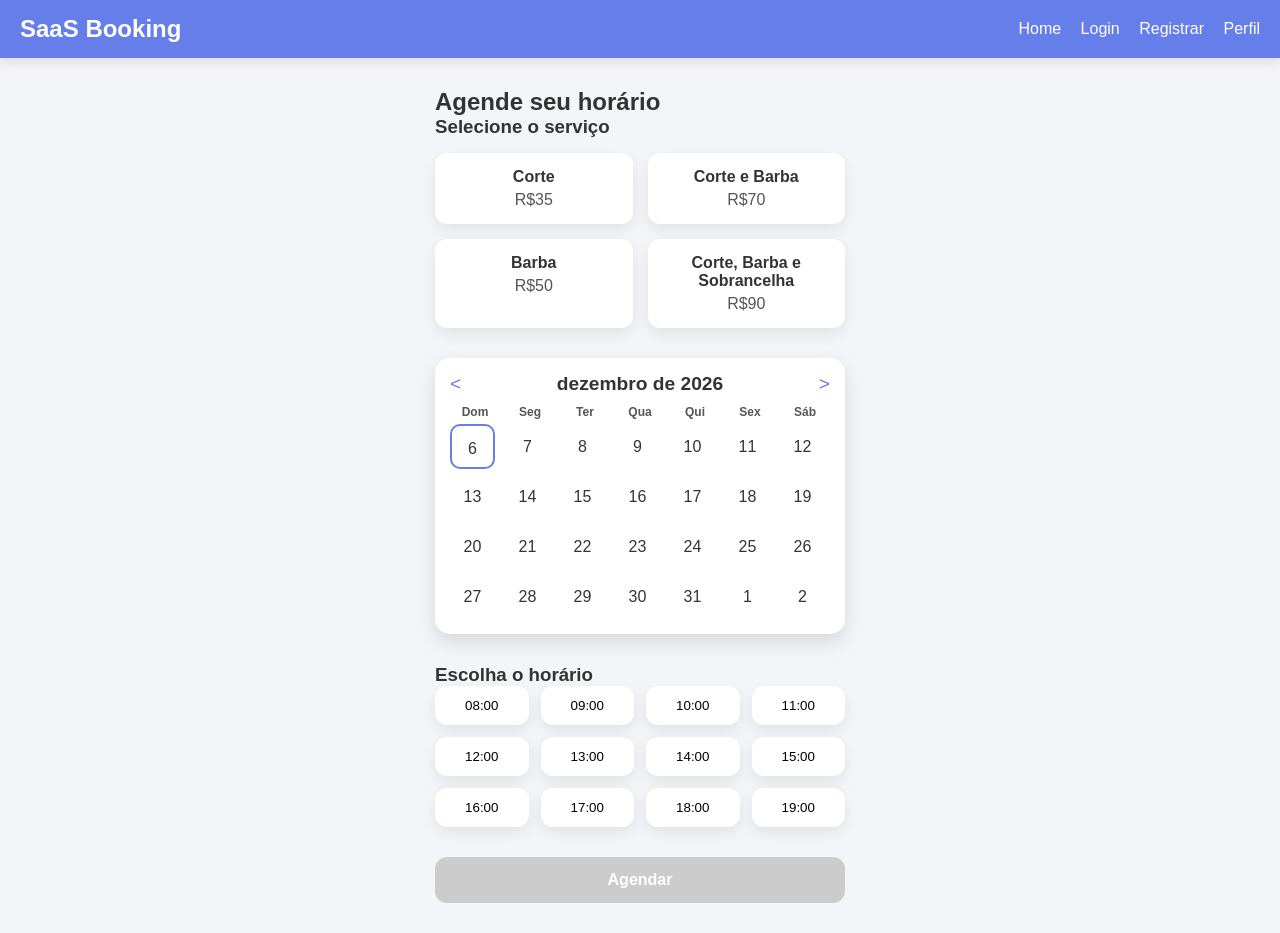
==== pages/index.html @ d00f6fd7 "v0 páginas inicais, primeiro rascunho CSS e scripts" ====
<!DOCTYPE html>
<html lang="pt-BR">
<head>
<meta charset="UTF-8">
<meta name="viewport" content="width=device-width, initial-scale=1.0">
<title>SaaS Booking</title>
<link rel="stylesheet" href="../CSS/style.css">
</head>
<body>

<header class="header">
  <h1>SaaS Booking</h1>
  <nav>
    <a href="index.html">Home</a>
    <a href="login.html">Login</a>
    <a href="register.html">Registrar</a>
    <a href="profile.html">Perfil</a>
  </nav>
</header>

<main class="container">

  <h2>Agende seu horário</h2>

  <!-- Serviços -->
  <h3>Selecione o serviço</h3>
  <div id="services-container" class="services-grid">
    <div class="service-btn" data-service="Corte" data-price="35">
      <span class="service-name">Corte</span>
      <span class="service-price">R$35</span>
    </div>
    <div class="service-btn" data-service="Corte e Barba" data-price="70">
      <span class="service-name">Corte e Barba</span>
      <span class="service-price">R$70</span>
    </div>
    <div class="service-btn" data-service="Barba" data-price="50">
      <span class="service-name">Barba</span>
      <span class="service-price">R$50</span>
    </div>
    <div class="service-btn" data-service="Corte, Barba e Sobrancelha" data-price="90">
      <span class="service-name">Corte, Barba e Sobrancelha</span>
      <span class="service-price">R$90</span>
    </div>
  </div>

  <!-- Mini Calendário -->
  <div id="mini-calendar-container">
    <div class="calendar-header">
      <button id="prev-month">&lt;</button>
      <h3 id="month-year">Março 2026</h3>
      <button id="next-month">&gt;</button>
    </div>
    <div id="mini-calendar"></div>
  </div>

  <!-- Horários -->
  <h3>Escolha o horário</h3>
  <div id="times-container" class="times-grid"></div>

  <!-- Botão Agendar -->
  <button id="btn-book" disabled>Agendar</button>
  <p class="alert" id="alert"></p>

</main>

<script src="../scripts/index.js"></script>
</body>
</html>
---- CSS/style.css ----
/* === Reset básico === */
* {
  margin: 0;
  padding: 0;
  box-sizing: border-box;
  font-family: 'Inter', sans-serif;
}

body {
  background: #f4f5f9;
  color: #333;
  min-height: 100vh;
}

/* === Header === */
.header {
  background: #667eea;
  color: #fff;
  padding: 15px 20px;
  display: flex;
  justify-content: space-between;
  align-items: center;
  box-shadow: 0 4px 12px rgba(0,0,0,0.1);
}

.header h1 {
  font-size: 1.5rem;
}

.header nav a {
  color: #fff;
  margin-left: 15px;
  text-decoration: none;
  font-weight: 500;
}

.header nav a:hover {
  text-decoration: underline;
}

/* === Containers principais === */
.container {
  max-width: 440px;
  margin: 30px auto;
  padding: 0 15px;
}

/* === Botões padrão === */
button {
  border: none;
  border-radius: 12px;
  cursor: pointer;
  transition: all 0.2s;
}

button:disabled {
  background: #ccc;
  cursor: not-allowed;
}

/* === Inputs padrão === */
input[type="text"], input[type="email"], input[type="password"] {
  width: 100%;
  padding: 12px 15px;
  margin-bottom: 15px;
  border-radius: 10px;
  border: 1px solid #ddd;
  outline: none;
  transition: border 0.2s;
}

input:focus {
  border-color: #667eea;
}

/* === Alerts === */
.alert {
  text-align: center;
  margin-top: 10px;
  font-size: 14px;
  color: red;
}

/* === Serviços (Index) === */
.services-grid {
  display: grid;
  grid-template-columns: repeat(2, 1fr);
  gap: 15px;
  margin: 15px 0 30px;
}

.service-btn {
  background: #fff;
  border-radius: 12px;
  padding: 15px;
  box-shadow: 0 6px 15px rgba(0,0,0,0.08);
  cursor: pointer;
  text-align: center;
  transition: transform 0.2s, box-shadow 0.2s, background 0.2s;
}

.service-btn:hover {
  transform: translateY(-3px);
  box-shadow: 0 10px 20px rgba(0,0,0,0.12);
  background: #667eea;
  color: #fff;
}

.service-btn.selected {
  background: #4054b2;
  color: #fff;
  box-shadow: 0 10px 25px rgba(0,0,0,0.15);
}

.service-name {
  display: block;
  font-weight: 600;
  margin-bottom: 5px;
}

.service-price {
  font-weight: 500;
  color: #555;
}

/* === Mini Calendário (Index) === */
#mini-calendar-container {
  background: #fff;
  border-radius: 15px;
  box-shadow: 0 8px 20px rgba(0,0,0,0.12);
  padding: 15px;
  margin-bottom: 30px;
}

.calendar-header {
  display: flex;
  justify-content: space-between;
  align-items: center;
  margin-bottom: 10px;
}

.calendar-header h3 {
  font-size: 1.2rem;
}

.calendar-header button {
  background: none;
  border: none;
  font-size: 1.2rem;
  color: #667eea;
  cursor: pointer;
  transition: color 0.2s;
}

.calendar-header button:hover {
  color: #4054b2;
}

#mini-calendar {
  display: grid;
  grid-template-columns: repeat(7, 1fr);
  gap: 5px;
}

.day-of-week {
  font-weight: bold;
  font-size: 12px;
  text-align: center;
  color: #555;
}

.calendar-day {
  width: 45px;
  height: 45px;
  line-height: 45px;
  text-align: center;
  border-radius: 10px;
  cursor: pointer;
  transition: all 0.2s;
}

.calendar-day:hover {
  background: #667eea;
  color: #fff;
  transform: scale(1.1);
}

.calendar-day.selected {
  background: #4054b2;
  color: #fff;
  font-weight: bold;
}

.calendar-day.today {
  border: 2px solid #667eea;
}

.calendar-day.past {
  color: #aaa;
  cursor: not-allowed;
}

/* === Horários (Index) === */
.times-grid {
  display: grid;
  grid-template-columns: repeat(4, 1fr);
  gap: 12px;
  margin-bottom: 30px;
}

.time-btn {
  background: #fff;
  border-radius: 12px;
  padding: 12px;
  box-shadow: 0 6px 15px rgba(0,0,0,0.08);
  cursor: pointer;
  font-weight: 500;
  transition: transform 0.2s, box-shadow 0.2s, background 0.2s;
}

.time-btn:hover {
  transform: translateY(-2px);
  box-shadow: 0 10px 20px rgba(0,0,0,0.12);
  background: #667eea;
  color: #fff;
}

.time-btn.selected {
  background: #4054b2;
  color: #fff;
  box-shadow: 0 10px 25px rgba(0,0,0,0.15);
}

/* === Botões de ação === */
#btn-book {
  width: 100%;
  padding: 14px;
  border-radius: 12px;
  background: #667eea;
  color: #fff;
  font-weight: bold;
  font-size: 1rem;
  cursor: pointer;
  transition: background 0.3s, transform 0.2s;
}

#btn-book:hover:not(:disabled) {
  background: #4054b2;
  transform: translateY(-2px);
}

#btn-book:disabled {
  background: #ccc;
  cursor: not-allowed;
}

/* === Forms (Login/Register/Profile) === */
form {
  background: #fff;
  padding: 25px;
  border-radius: 15px;
  box-shadow: 0 8px 20px rgba(0,0,0,0.12);
  margin-bottom: 30px;
}

form h2 {
  margin-bottom: 20px;
  text-align: center;
  color: #4054b2;
}

form button {
  width: 100%;
  background: #667eea;
  color: #fff;
  padding: 12px;
  font-weight: bold;
  border-radius: 12px;
  transition: background 0.3s, transform 0.2s;
}

form button:hover {
  background: #4054b2;
  transform: translateY(-2px);
}

form p {
  margin-top: 10px;
  font-size: 14px;
  text-align: center;
}

/* === Responsivo === */
@media(max-width: 480px) {
  .services-grid, .times-grid {
    grid-template-columns: repeat(2, 1fr);
  }

  .calendar-day {
    width: 35px;
    height: 35px;
    line-height: 35px;
  }
}

/* Inputs numéricos (telefone, idade, etc) */
input[type="number"] {
  width: 100%;
  padding: 12px 15px;
  margin-bottom: 15px;
  border-radius: 10px;
  border: 1px solid #ddd;
  outline: none;
  transition: border 0.2s, box-shadow 0.2s;
  font-size: 1rem;
  background: #fff;
}

input[type="number"]:focus {
  border-color: #667eea;
  box-shadow: 0 0 8px rgba(102,126,234,0.3);
}
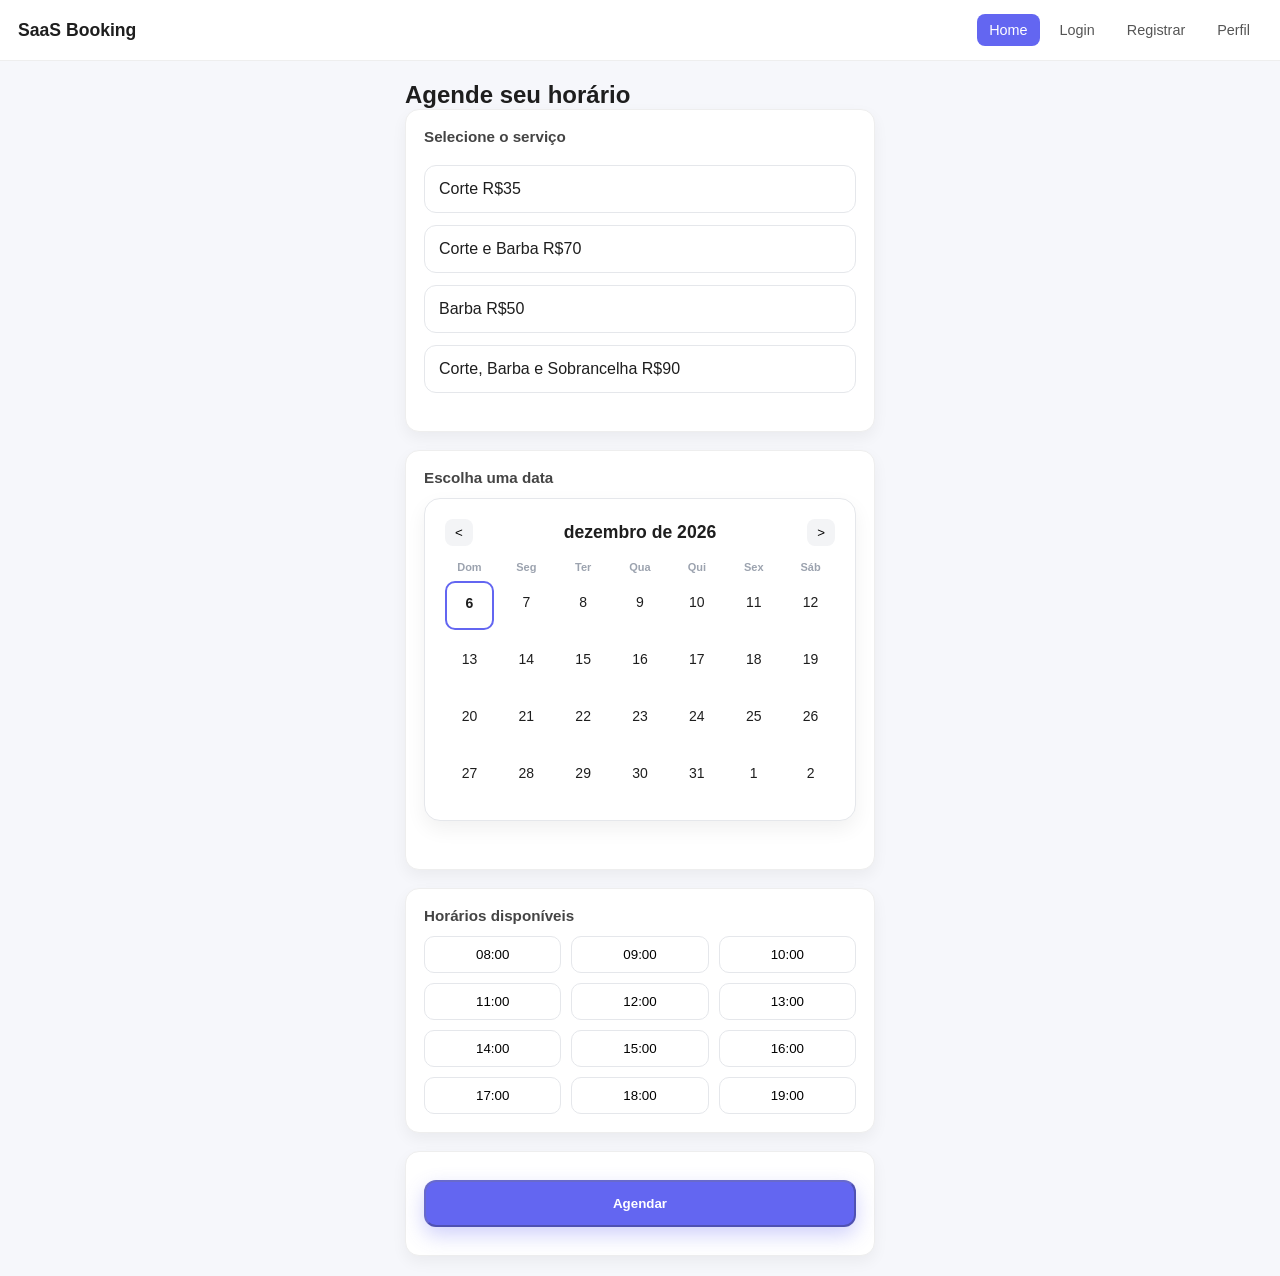
==== commit 38db29b0: "feat(front-user-app): improve registration form validation and polish UI/layout" ====
--- a/pages/index.html
+++ b/pages/index.html
@@ -11,7 +11,7 @@
 <header class="header">
   <h1>SaaS Booking</h1>
   <nav>
-    <a href="index.html">Home</a>
+    <a href="index.html" class="active">Home</a>
     <a href="login.html">Login</a>
     <a href="register.html">Registrar</a>
     <a href="profile.html">Perfil</a>
@@ -20,46 +20,62 @@
 
 <main class="container">
 
-  <h2>Agende seu horário</h2>
+  <h2 class="main-title">Agende seu horário</h2>
 
-  <!-- Serviços -->
-  <h3>Selecione o serviço</h3>
-  <div id="services-container" class="services-grid">
-    <div class="service-btn" data-service="Corte" data-price="35">
-      <span class="service-name">Corte</span>
-      <span class="service-price">R$35</span>
-    </div>
-    <div class="service-btn" data-service="Corte e Barba" data-price="70">
-      <span class="service-name">Corte e Barba</span>
-      <span class="service-price">R$70</span>
-    </div>
-    <div class="service-btn" data-service="Barba" data-price="50">
-      <span class="service-name">Barba</span>
-      <span class="service-price">R$50</span>
-    </div>
-    <div class="service-btn" data-service="Corte, Barba e Sobrancelha" data-price="90">
-      <span class="service-name">Corte, Barba e Sobrancelha</span>
-      <span class="service-price">R$90</span>
+  <!-- SERVIÇOS -->
+  <div class="section">
+    <div class="section-title">Selecione o serviço</div>
+
+    <div id="services-container" class="services-grid">
+      <div class="service-btn" data-service="Corte" data-price="35">
+        <span class="service-name">Corte</span>
+        <span class="service-price">R$35</span>
+      </div>
+
+      <div class="service-btn" data-service="Corte e Barba" data-price="70">
+        <span class="service-name">Corte e Barba</span>
+        <span class="service-price">R$70</span>
+      </div>
+
+      <div class="service-btn" data-service="Barba" data-price="50">
+        <span class="service-name">Barba</span>
+        <span class="service-price">R$50</span>
+      </div>
+
+      <div class="service-btn" data-service="Corte, Barba e Sobrancelha" data-price="90">
+        <span class="service-name">Corte, Barba e Sobrancelha</span>
+        <span class="service-price">R$90</span>
+      </div>
     </div>
   </div>
 
-  <!-- Mini Calendário -->
-  <div id="mini-calendar-container">
-    <div class="calendar-header">
-      <button id="prev-month">&lt;</button>
-      <h3 id="month-year">Março 2026</h3>
-      <button id="next-month">&gt;</button>
+  <!-- CALENDÁRIO -->
+  <div class="section">
+    <div class="section-title">Escolha uma data</div>
+
+    <div id="mini-calendar-container">
+      <div class="calendar-header">
+        <button id="prev-month">&lt;</button>
+        <h3 id="month-year">Março 2026</h3>
+        <button id="next-month">&gt;</button>
+      </div>
+
+      <div id="mini-calendar"></div>
     </div>
-    <div id="mini-calendar"></div>
   </div>
 
-  <!-- Horários -->
-  <h3>Escolha o horário</h3>
-  <div id="times-container" class="times-grid"></div>
+  <!-- HORÁRIOS -->
+  <div class="section">
+    <div class="section-title">Horários disponíveis</div>
 
-  <!-- Botão Agendar -->
-  <button id="btn-book" disabled>Agendar</button>
-  <p class="alert" id="alert"></p>
+    <div id="times-container" class="times-grid"></div>
+  </div>
+
+  <!-- BOTÃO -->
+  <div class="section">
+    <button id="btn-book" disabled>Agendar</button>
+    <p class="alert" id="alert"></p>
+  </div>
 
 </main>
 
--- a/CSS/style.css
+++ b/CSS/style.css
@@ -1,4 +1,4 @@
-/* === Reset básico === */
+/* === RESET === */
 * {
   margin: 0;
   padding: 0;
@@ -7,316 +7,299 @@
 }
 
 body {
-  background: #f4f5f9;
-  color: #333;
-  min-height: 100vh;
-}
-
-/* === Header === */
+  background: #f6f7fb;
+  color: #1e1e1e;
+}
+
+/* === HEADER === */
 .header {
-  background: #667eea;
-  color: #fff;
-  padding: 15px 20px;
+  background: #fff;
+  border-bottom: 1px solid #eee;
+  padding: 14px 18px;
   display: flex;
   justify-content: space-between;
   align-items: center;
-  box-shadow: 0 4px 12px rgba(0,0,0,0.1);
 }
 
 .header h1 {
-  font-size: 1.5rem;
+  font-size: 1.1rem;
+  font-weight: 600;
+}
+
+/* NAV MELHORADA */
+.header nav {
+  display: flex;
+  gap: 8px;
 }
 
 .header nav a {
-  color: #fff;
-  margin-left: 15px;
+  padding: 8px 12px;
+  border-radius: 8px;
   text-decoration: none;
-  font-weight: 500;
+  font-size: 0.9rem;
+  color: #555;
+  transition: 0.2s;
 }
 
 .header nav a:hover {
-  text-decoration: underline;
-}
-
-/* === Containers principais === */
+  background: #f3f4f6;
+}
+
+/* Aba ativa */
+.header nav a.active {
+  background: #6366f1;
+  color: #fff;
+}
+
+/* === CONTAINER === */
 .container {
-  max-width: 440px;
-  margin: 30px auto;
+  max-width: 500px;
+  margin: 20px auto;
   padding: 0 15px;
 }
 
-/* === Botões padrão === */
-button {
-  border: none;
-  border-radius: 12px;
-  cursor: pointer;
-  transition: all 0.2s;
-}
-
-button:disabled {
-  background: #ccc;
-  cursor: not-allowed;
-}
-
-/* === Inputs padrão === */
-input[type="text"], input[type="email"], input[type="password"] {
+/* === CARD === */
+form {
+  background: #fff;
+  border-radius: 16px;
+  padding: 28px;
+  box-shadow: 0 10px 30px rgba(0,0,0,0.05);
+  border: 1px solid #eee;
+}
+
+form h2 {
+  margin-bottom: 20px;
+  font-size: 1.4rem;
+}
+
+/* === INPUTS === */
+input {
   width: 100%;
-  padding: 12px 15px;
-  margin-bottom: 15px;
+  padding: 13px 14px;
+  margin-bottom: 14px;
   border-radius: 10px;
   border: 1px solid #ddd;
+  font-size: 0.95rem;
+  transition: 0.2s;
+}
+
+input:focus {
+  border-color: #6366f1;
+  box-shadow: 0 0 0 3px rgba(99,102,241,0.15);
   outline: none;
-  transition: border 0.2s;
-}
-
-input:focus {
-  border-color: #667eea;
-}
-
-/* === Alerts === */
+}
+
+/* === BOTÃO === */
+form button {
+  width: 100%;
+  padding: 14px;
+  border-radius: 10px;
+  background: #6366f1;
+  color: #fff;
+  font-weight: 600;
+  border: none;
+  cursor: pointer;
+  transition: 0.2s;
+}
+
+form button:hover {
+  background: #4f46e5;
+}
+
+/* === ALERT === */
 .alert {
-  text-align: center;
   margin-top: 10px;
   font-size: 14px;
-  color: red;
-}
-
-/* === Serviços (Index) === */
+  color: #e11d48;
+  text-align: center;
+}
+
+/* === SERVIÇOS === */
 .services-grid {
   display: grid;
-  grid-template-columns: repeat(2, 1fr);
-  gap: 15px;
-  margin: 15px 0 30px;
+  grid-template-columns: 1fr;
+  gap: 12px;
+  margin: 20px 0;
 }
 
 .service-btn {
   background: #fff;
+  border: 1px solid #e5e7eb;
+  padding: 14px;
   border-radius: 12px;
-  padding: 15px;
-  box-shadow: 0 6px 15px rgba(0,0,0,0.08);
-  cursor: pointer;
-  text-align: center;
-  transition: transform 0.2s, box-shadow 0.2s, background 0.2s;
+  cursor: pointer;
+  transition: 0.2s;
 }
 
 .service-btn:hover {
-  transform: translateY(-3px);
-  box-shadow: 0 10px 20px rgba(0,0,0,0.12);
-  background: #667eea;
-  color: #fff;
+  border-color: #6366f1;
 }
 
 .service-btn.selected {
-  background: #4054b2;
-  color: #fff;
-  box-shadow: 0 10px 25px rgba(0,0,0,0.15);
-}
-
-.service-name {
-  display: block;
-  font-weight: 600;
-  margin-bottom: 5px;
-}
-
-.service-price {
-  font-weight: 500;
-  color: #555;
-}
-
-/* === Mini Calendário (Index) === */
+  border: 2px solid #6366f1;
+  background: #f5f6ff;
+}
+
+/* === CALENDÁRIO === */
+/* === CALENDÁRIO MELHORADO === */
 #mini-calendar-container {
-  background: #fff;
-  border-radius: 15px;
-  box-shadow: 0 8px 20px rgba(0,0,0,0.12);
-  padding: 15px;
+  background: #ffffff;
+  border-radius: 16px;
+  padding: 20px;
   margin-bottom: 30px;
-}
-
+  border: 1px solid #e5e7eb;
+  box-shadow: 0 8px 20px rgba(0,0,0,0.06);
+}
+
+/* Header */
 .calendar-header {
   display: flex;
   justify-content: space-between;
   align-items: center;
-  margin-bottom: 10px;
+  margin-bottom: 15px;
 }
 
 .calendar-header h3 {
-  font-size: 1.2rem;
+  font-size: 1.1rem;
+  font-weight: 600;
 }
 
 .calendar-header button {
-  background: none;
+  background: #f3f4f6;
   border: none;
-  font-size: 1.2rem;
-  color: #667eea;
-  cursor: pointer;
-  transition: color 0.2s;
+  padding: 6px 10px;
+  border-radius: 8px;
+  cursor: pointer;
+  transition: 0.2s;
 }
 
 .calendar-header button:hover {
-  color: #4054b2;
-}
-
+  background: #6366f1;
+  color: #fff;
+}
+
+/* Grid */
 #mini-calendar {
   display: grid;
   grid-template-columns: repeat(7, 1fr);
-  gap: 5px;
-}
-
+  gap: 8px;
+}
+
+/* Dias da semana */
 .day-of-week {
-  font-weight: bold;
-  font-size: 12px;
+  font-size: 11px;
+  font-weight: 600;
   text-align: center;
-  color: #555;
-}
-
+  color: #9ca3af;
+}
+
+/* Dias */
 .calendar-day {
-  width: 45px;
-  height: 45px;
-  line-height: 45px;
+  width: 100%;
+  aspect-ratio: 1/1;
+  border-radius: 10px;
   text-align: center;
-  border-radius: 10px;
-  cursor: pointer;
-  transition: all 0.2s;
-}
-
+  font-size: 14px;
+  line-height: 40px;
+  cursor: pointer;
+  transition: all 0.2s ease;
+  border: 1px solid transparent;
+}
+
+/* Hover */
 .calendar-day:hover {
-  background: #667eea;
-  color: #fff;
-  transform: scale(1.1);
-}
-
+  background: #eef2ff;
+  border-color: #6366f1;
+  transform: scale(1.05);
+}
+
+/* Selecionado */
 .calendar-day.selected {
-  background: #4054b2;
-  color: #fff;
-  font-weight: bold;
-}
-
+  background: #6366f1;
+  color: #fff;
+  font-weight: 600;
+  box-shadow: 0 4px 10px rgba(99,102,241,0.3);
+}
+
+/* Hoje */
 .calendar-day.today {
-  border: 2px solid #667eea;
-}
-
+  border: 2px solid #6366f1;
+  font-weight: 600;
+}
+
+/* Passado */
 .calendar-day.past {
-  color: #aaa;
+  color: #cbd5e1;
   cursor: not-allowed;
 }
 
-/* === Horários (Index) === */
+/* Desabilitado hover */
+.calendar-day.past:hover {
+  background: none;
+  border: none;
+  transform: none;
+}
+/* === HORÁRIOS === */
 .times-grid {
   display: grid;
-  grid-template-columns: repeat(4, 1fr);
-  gap: 12px;
-  margin-bottom: 30px;
+  grid-template-columns: repeat(3, 1fr);
+  gap: 10px;
 }
 
 .time-btn {
   background: #fff;
-  border-radius: 12px;
-  padding: 12px;
-  box-shadow: 0 6px 15px rgba(0,0,0,0.08);
-  cursor: pointer;
-  font-weight: 500;
-  transition: transform 0.2s, box-shadow 0.2s, background 0.2s;
+  border: 1px solid #e5e7eb;
+  padding: 10px;
+  border-radius: 10px;
+  cursor: pointer;
+  transition: 0.2s;
+  text-align: center;
 }
 
 .time-btn:hover {
-  transform: translateY(-2px);
-  box-shadow: 0 10px 20px rgba(0,0,0,0.12);
-  background: #667eea;
-  color: #fff;
+  border-color: #6366f1;
 }
 
 .time-btn.selected {
-  background: #4054b2;
-  color: #fff;
-  box-shadow: 0 10px 25px rgba(0,0,0,0.15);
-}
-
-/* === Botões de ação === */
+  background: #6366f1;
+  color: #fff;
+  border-color: #6366f1;
+}
+
+/* === RESPONSIVO === */
+@media (max-width: 480px) {
+  .container {
+    margin: 30px auto;
+  }
+}
+
+.section {
+  background: #fff;
+  border-radius: 14px;
+  padding: 18px;
+  margin-bottom: 18px;
+  border: 1px solid #eee;
+  box-shadow: 0 6px 15px rgba(0,0,0,0.05);
+}
+
+.section-title {
+  font-size: 0.95rem;
+  font-weight: 600;
+  margin-bottom: 12px;
+  color: #444;
+}
+
 #btn-book {
   width: 100%;
   padding: 14px;
   border-radius: 12px;
-  background: #667eea;
-  color: #fff;
-  font-weight: bold;
-  font-size: 1rem;
-  cursor: pointer;
-  transition: background 0.3s, transform 0.2s;
-}
-
-#btn-book:hover:not(:disabled) {
-  background: #4054b2;
-  transform: translateY(-2px);
-}
-
-#btn-book:disabled {
-  background: #ccc;
-  cursor: not-allowed;
-}
-
-/* === Forms (Login/Register/Profile) === */
-form {
-  background: #fff;
-  padding: 25px;
-  border-radius: 15px;
-  box-shadow: 0 8px 20px rgba(0,0,0,0.12);
-  margin-bottom: 30px;
-}
-
-form h2 {
-  margin-bottom: 20px;
-  text-align: center;
-  color: #4054b2;
-}
-
-form button {
-  width: 100%;
-  background: #667eea;
-  color: #fff;
-  padding: 12px;
-  font-weight: bold;
-  border-radius: 12px;
-  transition: background 0.3s, transform 0.2s;
-}
-
-form button:hover {
-  background: #4054b2;
-  transform: translateY(-2px);
-}
-
-form p {
+  background: #6366f1;
+  color: #fff;
+  font-weight: 600;
   margin-top: 10px;
-  font-size: 14px;
-  text-align: center;
-}
-
-/* === Responsivo === */
-@media(max-width: 480px) {
-  .services-grid, .times-grid {
-    grid-template-columns: repeat(2, 1fr);
-  }
-
-  .calendar-day {
-    width: 35px;
-    height: 35px;
-    line-height: 35px;
-  }
-}
-
-/* Inputs numéricos (telefone, idade, etc) */
-input[type="number"] {
-  width: 100%;
-  padding: 12px 15px;
-  margin-bottom: 15px;
-  border-radius: 10px;
-  border: 1px solid #ddd;
-  outline: none;
-  transition: border 0.2s, box-shadow 0.2s;
-  font-size: 1rem;
-  background: #fff;
-}
-
-input[type="number"]:focus {
-  border-color: #667eea;
-  box-shadow: 0 0 8px rgba(102,126,234,0.3);
+  box-shadow: 0 8px 20px rgba(99,102,241,0.3);
+}
+
+#btn-book:hover {
+  background: #4f46e5;
 }
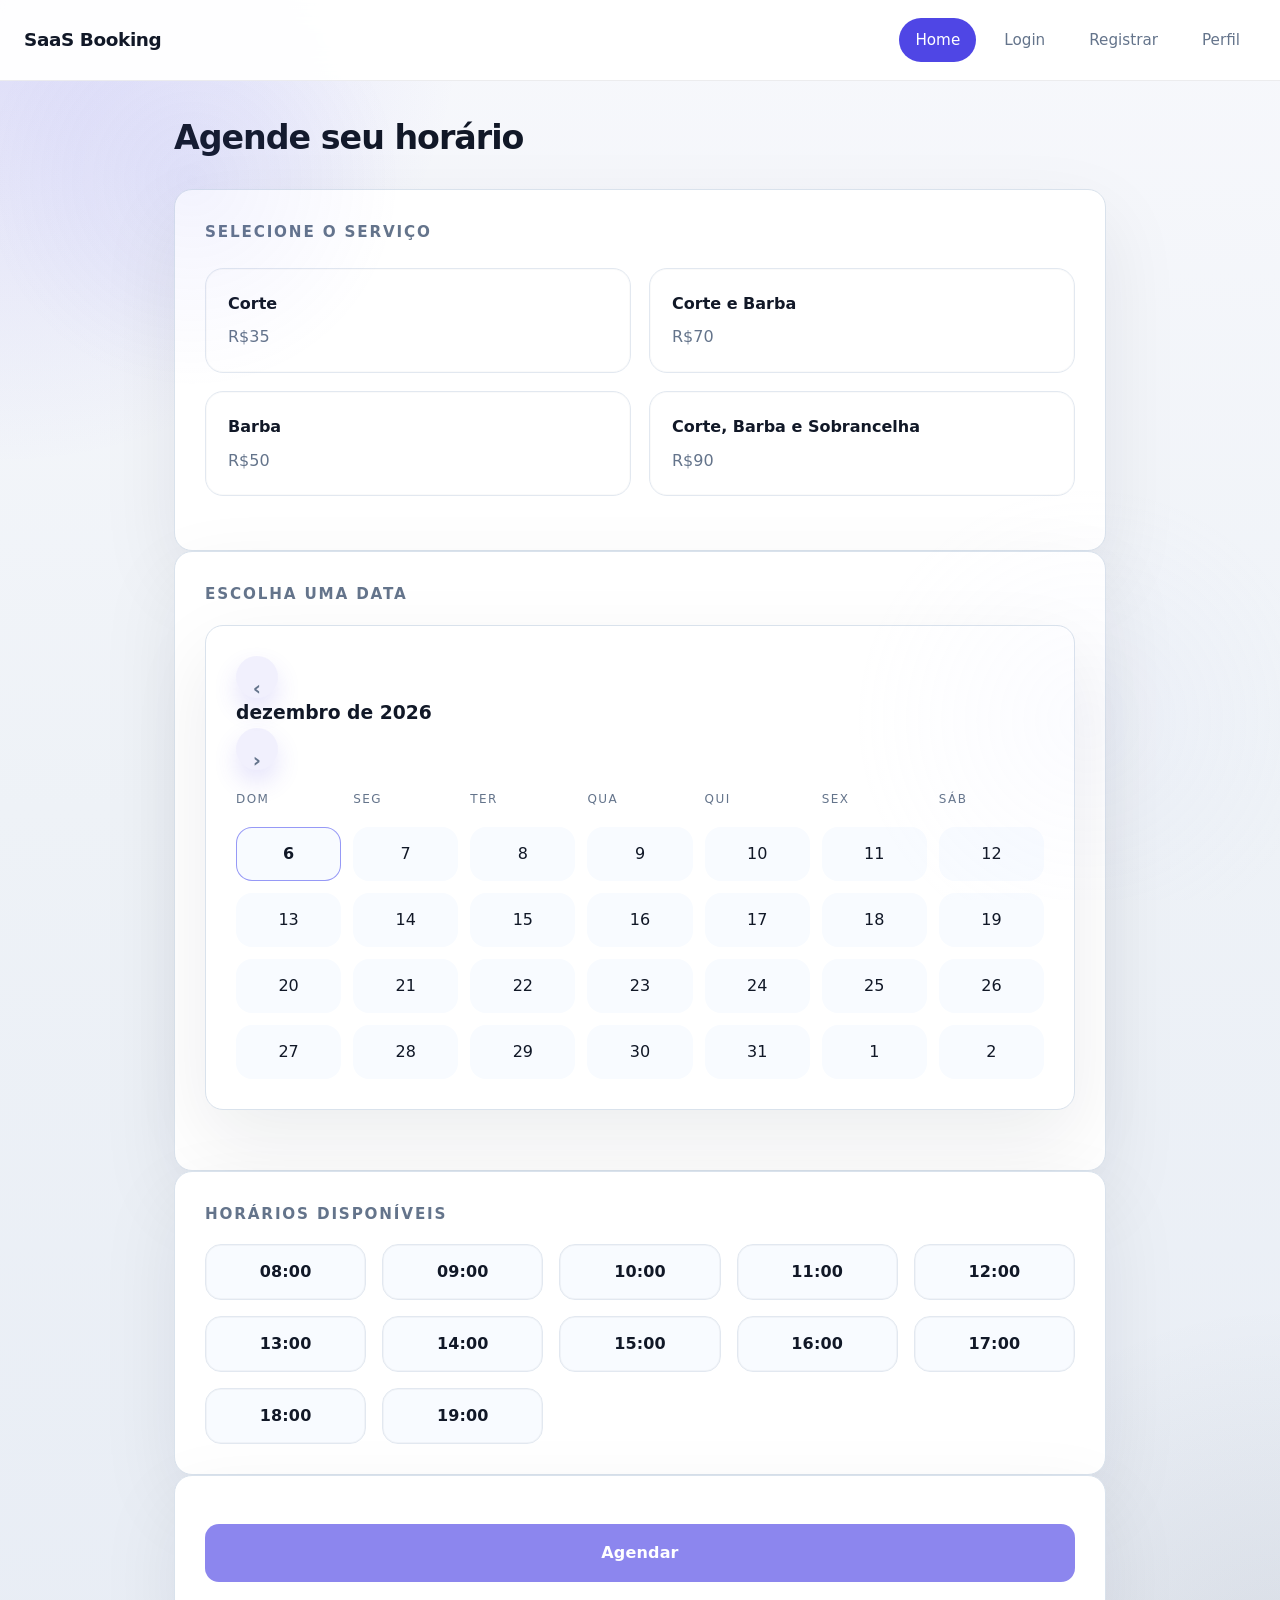
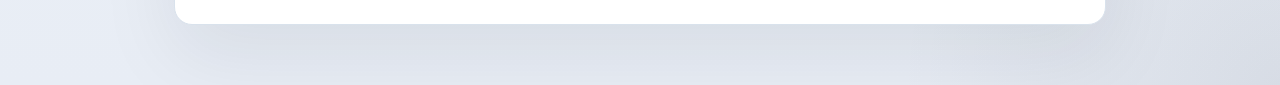
==== commit d782e059: "Visual changes, backend connection fixes, addition of nav.js, and correction of 404 and 400 errors i" ====
--- a/pages/index.html
+++ b/pages/index.html
@@ -55,9 +55,9 @@
 
     <div id="mini-calendar-container">
       <div class="calendar-header">
-        <button id="prev-month">&lt;</button>
-        <h3 id="month-year">Março 2026</h3>
-        <button id="next-month">&gt;</button>
+          <button id="prev-month" aria-label="Mês anterior">‹</button>
+          <h3 id="month-year">Março 2026</h3>
+          <button id="next-month" aria-label="Próximo mês">›</button>
       </div>
 
       <div id="mini-calendar"></div>
@@ -79,6 +79,7 @@
 
 </main>
 
+<script src="../scripts/nav.js"></script>
 <script src="../scripts/index.js"></script>
 </body>
 </html>
--- a/CSS/style.css
+++ b/CSS/style.css
@@ -1,305 +1,448 @@
+:root {
+  color-scheme: light;
+  --bg: #eef2f7;
+  --surface: #ffffff;
+  --surface-strong: #f8fbff;
+  --border: #d9e2ec;
+  --primary: #4f46e5;
+  --primary-dark: #3730a3;
+  --text: #111827;
+  --muted: #64748b;
+  --shadow: 0 30px 80px rgba(15, 23, 42, 0.08);
+  --radius: 18px;
+}
+
 /* === RESET === */
 * {
   margin: 0;
   padding: 0;
   box-sizing: border-box;
-  font-family: 'Inter', sans-serif;
+  font-family: Inter, system-ui, -apple-system, BlinkMacSystemFont, 'Segoe UI', sans-serif;
+}
+
+html, body {
+  min-height: 100%;
 }
 
 body {
-  background: #f6f7fb;
-  color: #1e1e1e;
+  background: radial-gradient(circle at top left, rgba(79, 70, 229, 0.16), transparent 22%),
+              radial-gradient(circle at bottom right, rgba(15, 23, 42, 0.08), transparent 18%),
+              linear-gradient(180deg, #f7f8fc 0%, #eef2f7 48%, #e8edf5 100%);
+  color: var(--text);
+  line-height: 1.6;
+  min-height: 100vh;
+}
+
+body::before {
+  content: '';
+  position: fixed;
+  inset: 0;
+  background: radial-gradient(circle at 15% 20%, rgba(99, 102, 241, 0.08), transparent 16%),
+              radial-gradient(circle at 85% 80%, rgba(206, 213, 255, 0.08), transparent 18%);
+  pointer-events: none;
+}
+
+img {
+  max-width: 100%;
+  display: block;
+}
+
+a {
+  color: inherit;
+}
+
+button,
+input,
+select,
+textarea {
+  font: inherit;
+}
+
+body::before {
+  content: '';
+  position: fixed;
+  inset: 0;
+  pointer-events: none;
 }
 
 /* === HEADER === */
 .header {
-  background: #fff;
-  border-bottom: 1px solid #eee;
-  padding: 14px 18px;
+  background: rgba(255, 255, 255, 0.95);
+  border-bottom: 1px solid rgba(15, 23, 42, 0.08);
+  padding: 18px 24px;
   display: flex;
   justify-content: space-between;
   align-items: center;
+  position: sticky;
+  top: 0;
+  z-index: 20;
+  backdrop-filter: blur(14px);
 }
 
 .header h1 {
-  font-size: 1.1rem;
-  font-weight: 600;
-}
-
-/* NAV MELHORADA */
+  font-size: 1.15rem;
+  font-weight: 700;
+  letter-spacing: -0.02em;
+}
+
 .header nav {
   display: flex;
-  gap: 8px;
+  gap: 12px;
+  align-items: center;
 }
 
 .header nav a {
-  padding: 8px 12px;
-  border-radius: 8px;
+  padding: 10px 16px;
+  border-radius: 999px;
   text-decoration: none;
-  font-size: 0.9rem;
-  color: #555;
-  transition: 0.2s;
+  font-size: 0.95rem;
+  color: var(--muted);
+  transition: all 0.2s ease;
 }
 
 .header nav a:hover {
-  background: #f3f4f6;
-}
-
-/* Aba ativa */
+  background: rgba(99, 102, 241, 0.1);
+  color: var(--primary-dark);
+}
+
 .header nav a.active {
-  background: #6366f1;
+  background: var(--primary);
   color: #fff;
 }
 
 /* === CONTAINER === */
 .container {
-  max-width: 500px;
-  margin: 20px auto;
-  padding: 0 15px;
-}
-
-/* === CARD === */
-form {
-  background: #fff;
-  border-radius: 16px;
-  padding: 28px;
-  box-shadow: 0 10px 30px rgba(0,0,0,0.05);
-  border: 1px solid #eee;
+  max-width: 980px;
+  margin: 0 auto;
+  padding: 30px 24px 60px;
+}
+
+.main-title {
+  margin-bottom: 24px;
+  font-size: clamp(2rem, 2.6vw, 2.6rem);
+  font-weight: 700;
+  letter-spacing: -0.03em;
+  color: #111827;
+}
+
+/* === CARDS === */
+.card,
+form,
+.section,
+#mini-calendar-container,
+.service-btn,
+.time-btn {
+  background: var(--surface);
+}
+
+form,
+.section,
+#mini-calendar-container {
+  border-radius: var(--radius);
+  padding: 32px;
+  border: 1px solid var(--border);
+  box-shadow: var(--shadow);
 }
 
 form h2 {
-  margin-bottom: 20px;
-  font-size: 1.4rem;
+  margin-bottom: 24px;
+  font-size: 1.75rem;
+  color: #0f172a;
 }
 
 /* === INPUTS === */
-input {
+input,
+textarea,
+select {
   width: 100%;
-  padding: 13px 14px;
-  margin-bottom: 14px;
-  border-radius: 10px;
-  border: 1px solid #ddd;
-  font-size: 0.95rem;
-  transition: 0.2s;
-}
-
-input:focus {
-  border-color: #6366f1;
-  box-shadow: 0 0 0 3px rgba(99,102,241,0.15);
+  padding: 16px 18px;
+  margin-bottom: 16px;
+  border-radius: 14px;
+  border: 1px solid #d2d6dc;
+  background: #f8fafc;
+  color: #111827;
+  transition: border-color 0.2s ease, box-shadow 0.2s ease;
+}
+
+input:focus,
+textarea:focus,
+select:focus {
+  border-color: rgba(79, 70, 229, 0.75);
+  box-shadow: 0 0 0 6px rgba(79, 70, 229, 0.12);
   outline: none;
 }
 
-/* === BOTÃO === */
-form button {
+/* === BUTTONS === */
+button,
+#btn-book {
+  display: inline-flex;
+  align-items: center;
+  justify-content: center;
   width: 100%;
-  padding: 14px;
-  border-radius: 10px;
-  background: #6366f1;
+  padding: 16px 20px;
+  border-radius: 14px;
+  border: none;
+  background: var(--primary);
   color: #fff;
-  font-weight: 600;
-  border: none;
+  font-weight: 700;
+  letter-spacing: 0.01em;
   cursor: pointer;
-  transition: 0.2s;
-}
-
-form button:hover {
-  background: #4f46e5;
+  transition: transform 0.2s ease, background-color 0.2s ease, box-shadow 0.2s ease;
+  box-shadow: 0 12px 24px rgba(79, 70, 229, 0.15);
+}
+
+button:hover,
+#btn-book:hover {
+  background: var(--primary-dark);
+  transform: translateY(-1px);
+}
+
+button:disabled,
+#btn-book:disabled {
+  opacity: 0.65;
+  cursor: not-allowed;
+  transform: none;
+  box-shadow: none;
 }
 
 /* === ALERT === */
 .alert {
-  margin-top: 10px;
-  font-size: 14px;
-  color: #e11d48;
+  margin-top: 12px;
+  font-size: 0.95rem;
+  color: #b91c1c;
   text-align: center;
 }
 
 /* === SERVIÇOS === */
 .services-grid {
   display: grid;
-  grid-template-columns: 1fr;
-  gap: 12px;
-  margin: 20px 0;
+  grid-template-columns: repeat(2, minmax(0, 1fr));
+  gap: 18px;
+  margin: 24px 0;
 }
 
 .service-btn {
-  background: #fff;
-  border: 1px solid #e5e7eb;
-  padding: 14px;
-  border-radius: 12px;
+  padding: 22px;
+  border-radius: 18px;
+  border: 1px solid #e2e8f0;
+  box-shadow: inset 0 0 0 1px rgba(15, 23, 42, 0.02);
   cursor: pointer;
-  transition: 0.2s;
+  transition: all 0.2s ease;
 }
 
 .service-btn:hover {
-  border-color: #6366f1;
+  transform: translateY(-2px);
+  border-color: rgba(79, 70, 229, 0.4);
 }
 
 .service-btn.selected {
-  border: 2px solid #6366f1;
-  background: #f5f6ff;
+  background: rgba(99, 102, 241, 0.12);
+  border-color: var(--primary);
+}
+
+.service-btn .service-name {
+  display: block;
+  font-size: 1rem;
+  font-weight: 700;
+  margin-bottom: 8px;
+}
+
+.service-btn .service-price {
+  color: var(--muted);
 }
 
 /* === CALENDÁRIO === */
-/* === CALENDÁRIO MELHORADO === */
 #mini-calendar-container {
-  background: #ffffff;
-  border-radius: 16px;
-  padding: 20px;
+  padding: 30px;
   margin-bottom: 30px;
-  border: 1px solid #e5e7eb;
-  box-shadow: 0 8px 20px rgba(0,0,0,0.06);
-}
-
-/* Header */
+}
+
 .calendar-header {
-  display: flex;
-  justify-content: space-between;
-  align-items: center;
-  margin-bottom: 15px;
-}
-
-.calendar-header h3 {
-  font-size: 1.1rem;
-  font-weight: 600;
+  margin-bottom: 20px;
 }
 
 .calendar-header button {
-  background: #f3f4f6;
+  min-width: 42px;
+  min-height: 42px;
+  width: 42px;
+  height: 42px;
+  border-radius: 50%;
   border: none;
-  padding: 6px 10px;
-  border-radius: 8px;
-  cursor: pointer;
-  transition: 0.2s;
+  background: rgba(79, 70, 229, 0.08);
+  color: var(--muted);
+  font-size: 1.25rem;
+  display: grid;
+  place-items: center;
+  transition: background-color 0.2s ease, color 0.2s ease, transform 0.2s ease, box-shadow 0.2s ease;
 }
 
 .calendar-header button:hover {
-  background: #6366f1;
-  color: #fff;
-}
-
-/* Grid */
+  background: rgba(79, 70, 229, 0.18);
+  color: var(--primary-dark);
+  transform: translateY(-1px);
+  box-shadow: 0 12px 20px rgba(79, 70, 229, 0.12);
+}
+
 #mini-calendar {
   display: grid;
-  grid-template-columns: repeat(7, 1fr);
-  gap: 8px;
-}
-
-/* Dias da semana */
+  grid-template-columns: repeat(7, minmax(0, 1fr));
+  gap: 12px;
+}
+
 .day-of-week {
-  font-size: 11px;
-  font-weight: 600;
-  text-align: center;
-  color: #9ca3af;
-}
-
-/* Dias */
+  font-size: 0.75rem;
+  letter-spacing: 0.12em;
+  text-transform: uppercase;
+  color: var(--muted);
+  padding-bottom: 6px;
+}
+
 .calendar-day {
-  width: 100%;
-  aspect-ratio: 1/1;
-  border-radius: 10px;
-  text-align: center;
-  font-size: 14px;
-  line-height: 40px;
-  cursor: pointer;
-  transition: all 0.2s ease;
+  display: grid;
+  place-items: center;
+  min-height: 54px;
+  border-radius: 16px;
   border: 1px solid transparent;
-}
-
-/* Hover */
+  color: var(--text);
+  background: var(--surface-strong);
+  transition: transform 0.2s ease, box-shadow 0.2s ease, border-color 0.2s ease, background-color 0.2s ease;
+}
+
 .calendar-day:hover {
-  background: #eef2ff;
-  border-color: #6366f1;
-  transform: scale(1.05);
-}
-
-/* Selecionado */
+  transform: translateY(-2px);
+  border-color: rgba(79, 70, 229, 0.35);
+  background: rgba(99, 102, 241, 0.1);
+}
+
 .calendar-day.selected {
-  background: #6366f1;
+  background: var(--primary);
+  border-color: var(--primary-dark);
   color: #fff;
-  font-weight: 600;
-  box-shadow: 0 4px 10px rgba(99,102,241,0.3);
-}
-
-/* Hoje */
+  box-shadow: 0 12px 28px rgba(79, 70, 229, 0.18);
+}
+
 .calendar-day.today {
-  border: 2px solid #6366f1;
-  font-weight: 600;
-}
-
-/* Passado */
+  border-color: rgba(99, 102, 241, 0.65);
+  font-weight: 700;
+}
+
 .calendar-day.past {
-  color: #cbd5e1;
+  color: #94a3b8;
+  opacity: 0.72;
   cursor: not-allowed;
 }
 
-/* Desabilitado hover */
 .calendar-day.past:hover {
-  background: none;
-  border: none;
   transform: none;
-}
-/* === HORÁRIOS === */
+  background: var(--surface-strong);
+}
+
 .times-grid {
   display: grid;
-  grid-template-columns: repeat(3, 1fr);
-  gap: 10px;
+  grid-template-columns: repeat(auto-fit, minmax(140px, 1fr));
+  gap: 16px;
 }
 
 .time-btn {
-  background: #fff;
-  border: 1px solid #e5e7eb;
-  padding: 10px;
-  border-radius: 10px;
-  cursor: pointer;
-  transition: 0.2s;
-  text-align: center;
+  min-height: 56px;
+  padding: 14px 16px;
+  border-radius: 16px;
+  border: 1px solid #e2e8f0;
+  box-shadow: inset 0 0 0 1px rgba(15, 23, 42, 0.03);
+  background: var(--surface-strong);
+  font-weight: 600;
+  color: var(--text);
+  transition: transform 0.2s ease, border-color 0.2s ease, background-color 0.2s ease;
 }
 
 .time-btn:hover {
-  border-color: #6366f1;
+  transform: translateY(-2px);
+  border-color: rgba(79, 70, 229, 0.35);
 }
 
 .time-btn.selected {
-  background: #6366f1;
+  background: var(--primary);
+  border-color: var(--primary-dark);
   color: #fff;
-  border-color: #6366f1;
-}
-
-/* === RESPONSIVO === */
-@media (max-width: 480px) {
-  .container {
-    margin: 30px auto;
-  }
-}
-
+}
+
+/* === SECTION STYLES === */
 .section {
-  background: #fff;
-  border-radius: 14px;
-  padding: 18px;
-  margin-bottom: 18px;
-  border: 1px solid #eee;
-  box-shadow: 0 6px 15px rgba(0,0,0,0.05);
+  padding: 30px;
+  border-radius: 18px;
+  border: 1px solid var(--border);
+  box-shadow: var(--shadow);
 }
 
 .section-title {
   font-size: 0.95rem;
-  font-weight: 600;
-  margin-bottom: 12px;
-  color: #444;
+  font-weight: 700;
+  letter-spacing: 0.12em;
+  text-transform: uppercase;
+  margin-bottom: 18px;
+  color: var(--muted);
 }
 
 #btn-book {
-  width: 100%;
-  padding: 14px;
-  border-radius: 12px;
-  background: #6366f1;
-  color: #fff;
-  font-weight: 600;
-  margin-top: 10px;
-  box-shadow: 0 8px 20px rgba(99,102,241,0.3);
-}
-
-#btn-book:hover {
-  background: #4f46e5;
-}+  margin-top: 18px;
+}
+
+/* === RESPONSIVO === */
+@media (max-width: 920px) {
+  .services-grid,
+  .times-grid {
+    grid-template-columns: repeat(2, minmax(0, 1fr));
+  }
+}
+
+@media (max-width: 700px) {
+  .header {
+    flex-direction: column;
+    align-items: stretch;
+    gap: 18px;
+  }
+
+  .header nav {
+    justify-content: center;
+    flex-wrap: wrap;
+  }
+
+  .container {
+    padding: 24px 18px 50px;
+  }
+
+  .main-title {
+    text-align: center;
+  }
+
+  form,
+  .section,
+  #mini-calendar-container {
+    padding: 24px;
+  }
+
+  .services-grid,
+  .times-grid {
+    grid-template-columns: 1fr;
+  }
+}
+
+@media (max-width: 520px) {
+  .header {
+    padding: 16px 16px;
+  }
+
+  .header h1 {
+    font-size: 1rem;
+  }
+
+  .header nav a {
+    padding: 10px 14px;
+  }
+
+  input,
+  textarea,
+  select {
+    padding: 14px 16px;
+  }
+}
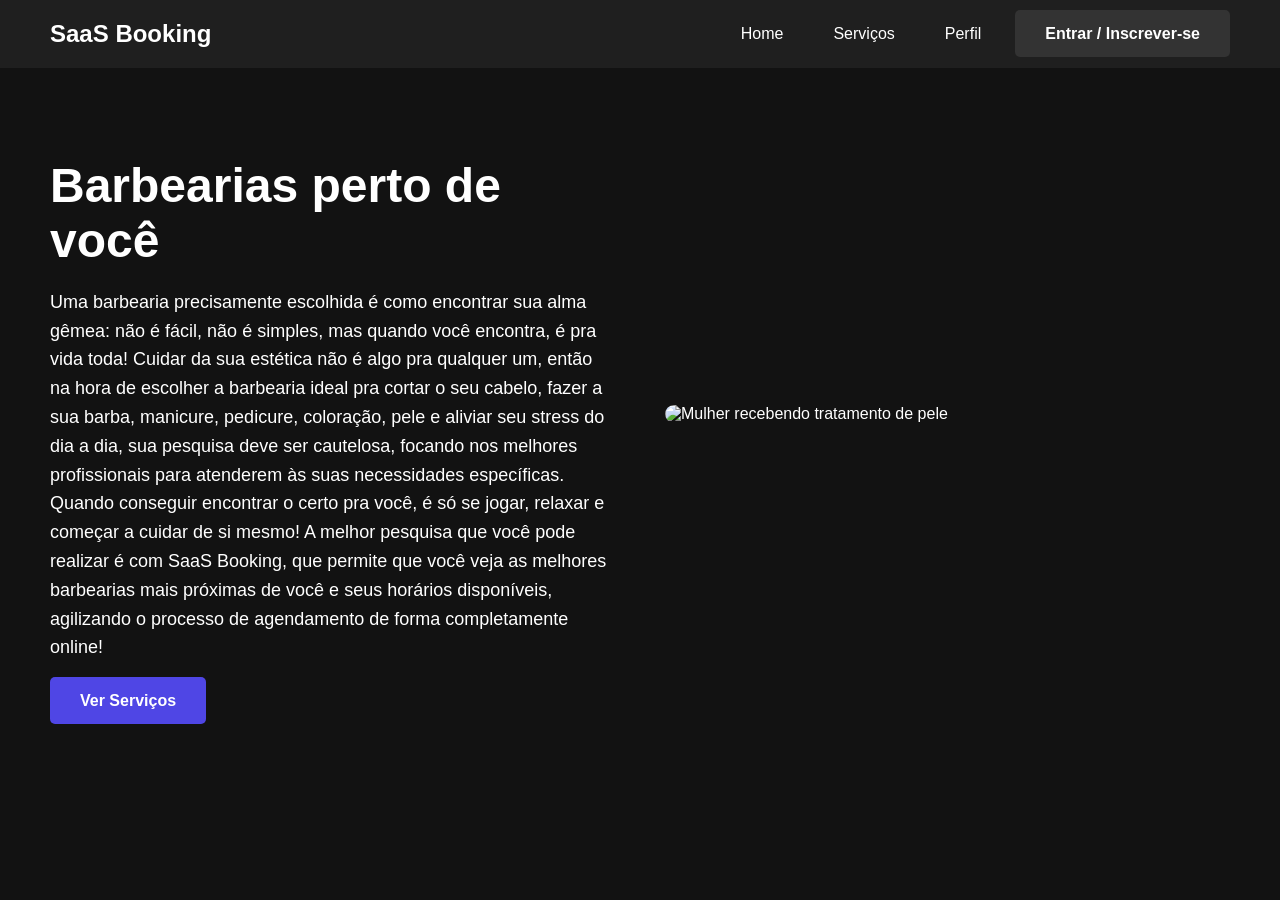
==== commit 338969be: "feat: melhorias visuais no perfil e agendamentos, botão de logout e integração com backend - Campos " ====
--- a/pages/index.html
+++ b/pages/index.html
@@ -1,85 +1,41 @@
 <!DOCTYPE html>
 <html lang="pt-BR">
 <head>
-<meta charset="UTF-8">
-<meta name="viewport" content="width=device-width, initial-scale=1.0">
-<title>SaaS Booking</title>
-<link rel="stylesheet" href="../CSS/style.css">
+    <meta charset="UTF-8">
+    <meta name="viewport" content="width=device-width, initial-scale=1.0">
+    <title>Bem-vindo ao SaaS Booking</title>
+    <link rel="stylesheet" href="../CSS/landing.css">
 </head>
 <body>
+    <header class="main-header">
+        <div class="logo">
+            <a href="index.html">SaaS Booking</a>
+        </div>
+            <nav class="main-nav">
+                <ul style="display:flex; gap:18px; align-items:center; list-style:none; margin:0; padding:0;">
+                    <li><a href="index.html" style="color:#fff; text-decoration:none; font-weight:500; padding:8px 16px; border-radius:8px; transition:background 0.2s;">Home</a></li>
+                    <li><a href="services.html" style="color:#fff; text-decoration:none; font-weight:500; padding:8px 16px; border-radius:8px; transition:background 0.2s;">Serviços</a></li>
+                    <li><a href="profile.html" style="color:#fff; text-decoration:none; font-weight:500; padding:8px 16px; border-radius:8px; transition:background 0.2s;">Perfil</a></li>
+                    <li><a href="login.html" class="btn btn-login">Entrar / Inscrever-se</a></li>
+                </ul>
+            </nav>
+    </header>
 
-<header class="header">
-  <h1>SaaS Booking</h1>
-  <nav>
-    <a href="index.html" class="active">Home</a>
-    <a href="login.html">Login</a>
-    <a href="register.html">Registrar</a>
-    <a href="profile.html">Perfil</a>
-  </nav>
-</header>
+    <main class="container">
+        <section class="hero">
+            <div class="hero-text">
+                <h1>Barbearias perto de você</h1>
+                <p>Uma barbearia precisamente escolhida é como encontrar sua alma gêmea: não é fácil, não é simples, mas quando você encontra, é pra vida toda! Cuidar da sua estética não é algo pra qualquer um, então na hora de escolher a barbearia ideal pra cortar o seu cabelo, fazer a sua barba, manicure, pedicure, coloração, pele e aliviar seu stress do dia a dia, sua pesquisa deve ser cautelosa, focando nos melhores profissionais para atenderem às suas necessidades específicas. Quando conseguir encontrar o certo pra você, é só se jogar, relaxar e começar a cuidar de si mesmo! A melhor pesquisa que você pode realizar é com SaaS Booking, que permite que você veja as melhores barbearias mais próximas de você e seus horários disponíveis, agilizando o processo de agendamento de forma completamente online!</p>
+                <div class="search-buttons">
+                    <a href="services.html" class="btn btn-primary">Ver Serviços</a>
+                </div>
+            </div>
+            <div class="hero-image">
+                <img src="https://images.unsplash.com/photo-1560066982-9594758346b3?ixlib=rb-4.0.3&ixid=MnwxMjA3fDB8MHxwaG90by1wYWdlfHx8fGVufDB8fHx8&auto=format&fit=crop&w=1170&q=80" alt="Mulher recebendo tratamento de pele">
+            </div>
+        </section>
+    </main>
 
-<main class="container">
-
-  <h2 class="main-title">Agende seu horário</h2>
-
-  <!-- SERVIÇOS -->
-  <div class="section">
-    <div class="section-title">Selecione o serviço</div>
-
-    <div id="services-container" class="services-grid">
-      <div class="service-btn" data-service="Corte" data-price="35">
-        <span class="service-name">Corte</span>
-        <span class="service-price">R$35</span>
-      </div>
-
-      <div class="service-btn" data-service="Corte e Barba" data-price="70">
-        <span class="service-name">Corte e Barba</span>
-        <span class="service-price">R$70</span>
-      </div>
-
-      <div class="service-btn" data-service="Barba" data-price="50">
-        <span class="service-name">Barba</span>
-        <span class="service-price">R$50</span>
-      </div>
-
-      <div class="service-btn" data-service="Corte, Barba e Sobrancelha" data-price="90">
-        <span class="service-name">Corte, Barba e Sobrancelha</span>
-        <span class="service-price">R$90</span>
-      </div>
-    </div>
-  </div>
-
-  <!-- CALENDÁRIO -->
-  <div class="section">
-    <div class="section-title">Escolha uma data</div>
-
-    <div id="mini-calendar-container">
-      <div class="calendar-header">
-          <button id="prev-month" aria-label="Mês anterior">‹</button>
-          <h3 id="month-year">Março 2026</h3>
-          <button id="next-month" aria-label="Próximo mês">›</button>
-      </div>
-
-      <div id="mini-calendar"></div>
-    </div>
-  </div>
-
-  <!-- HORÁRIOS -->
-  <div class="section">
-    <div class="section-title">Horários disponíveis</div>
-
-    <div id="times-container" class="times-grid"></div>
-  </div>
-
-  <!-- BOTÃO -->
-  <div class="section">
-    <button id="btn-book" disabled>Agendar</button>
-    <p class="alert" id="alert"></p>
-  </div>
-
-</main>
-
-<script src="../scripts/nav.js"></script>
-<script src="../scripts/index.js"></script>
+    <script src="../scripts/landing.js"></script>
 </body>
-</html>+</html>
--- a/CSS/landing.css
+++ b/CSS/landing.css
@@ -0,0 +1,95 @@
+body {
+    font-family: 'Inter', sans-serif;
+    background-color: #121212;
+    color: #ffffff;
+    margin: 0;
+}
+
+.main-header {
+    display: flex;
+    justify-content: space-between;
+    align-items: center;
+    padding: 20px 50px;
+    background-color: #1f1f1f;
+}
+
+.logo a {
+    text-decoration: none;
+    color: #ffffff;
+    font-size: 24px;
+    font-weight: bold;
+}
+
+.main-nav ul {
+    list-style: none;
+    margin: 0;
+    padding: 0;
+}
+
+.main-nav ul li {
+    display: inline;
+}
+
+.btn-login {
+    text-decoration: none;
+    color: #ffffff;
+    background-color: #333333;
+    padding: 10px 20px;
+    border-radius: 20px;
+    transition: background-color 0.3s ease;
+}
+
+.btn-login:hover {
+    background-color: #4f46e5;
+}
+
+.container {
+    padding: 50px;
+}
+
+.hero {
+    display: flex;
+    align-items: center;
+    gap: 50px;
+}
+
+.hero-text {
+    flex: 1;
+}
+
+.hero-text h1 {
+    font-size: 48px;
+    margin-bottom: 20px;
+}
+
+.hero-text p {
+    font-size: 18px;
+    line-height: 1.6;
+    margin-bottom: 30px;
+}
+
+.btn {
+    text-decoration: none;
+    color: #ffffff;
+    padding: 15px 30px;
+    border-radius: 5px;
+    font-weight: bold;
+    transition: background-color 0.3s ease;
+}
+
+.btn-primary {
+    background-color: #4f46e5;
+}
+
+.btn-primary:hover {
+    background-color: #3730a3;
+}
+
+.hero-image {
+    flex: 1;
+}
+
+.hero-image img {
+    width: 100%;
+    border-radius: 10px;
+}
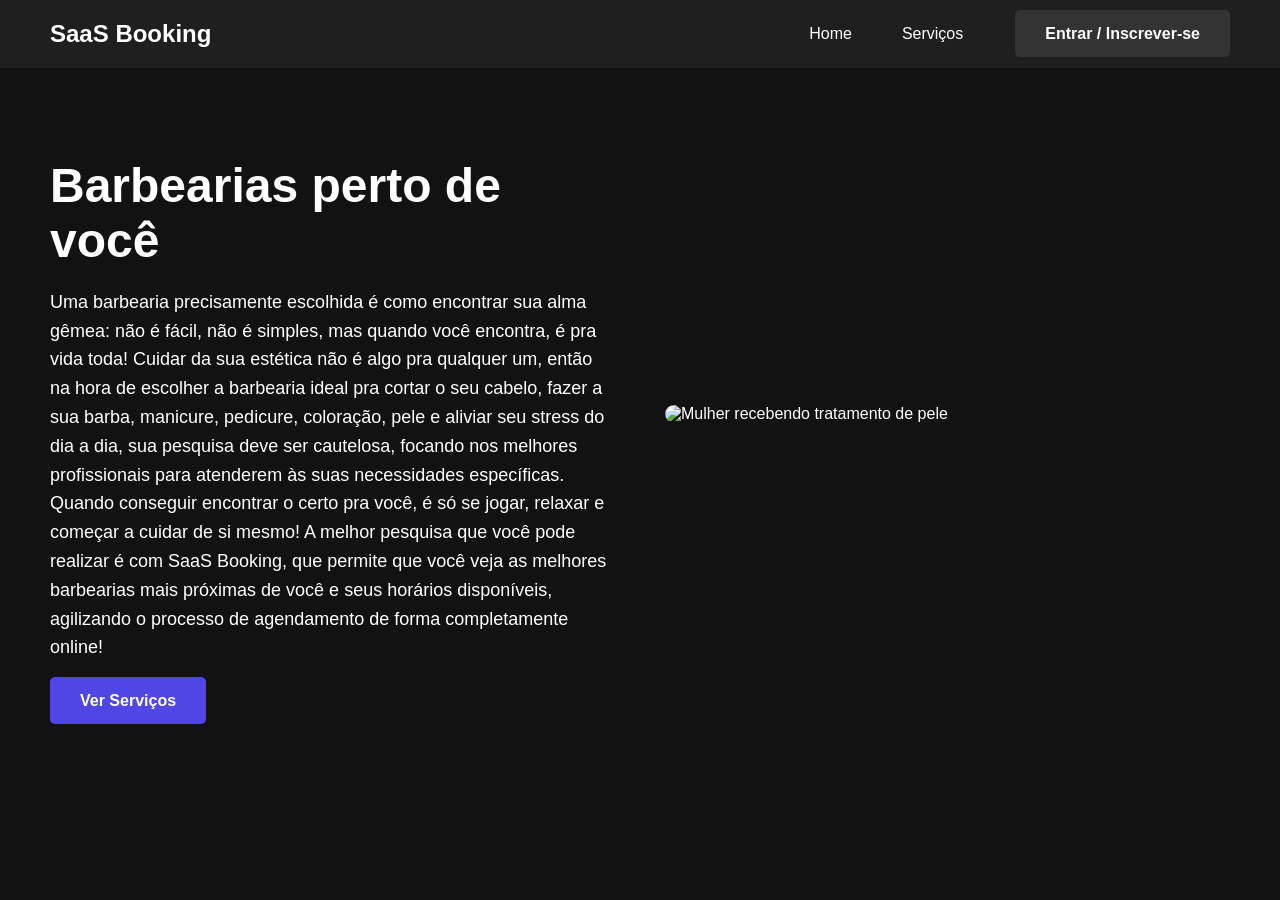
==== commit 1f868423: "Add nav.js to index.html and fix Content-Type header in registration" ====
--- a/pages/index.html
+++ b/pages/index.html
@@ -36,6 +36,7 @@
         </section>
     </main>
 
+    <script src="../scripts/nav.js"></script>
     <script src="../scripts/landing.js"></script>
 </body>
 </html>
